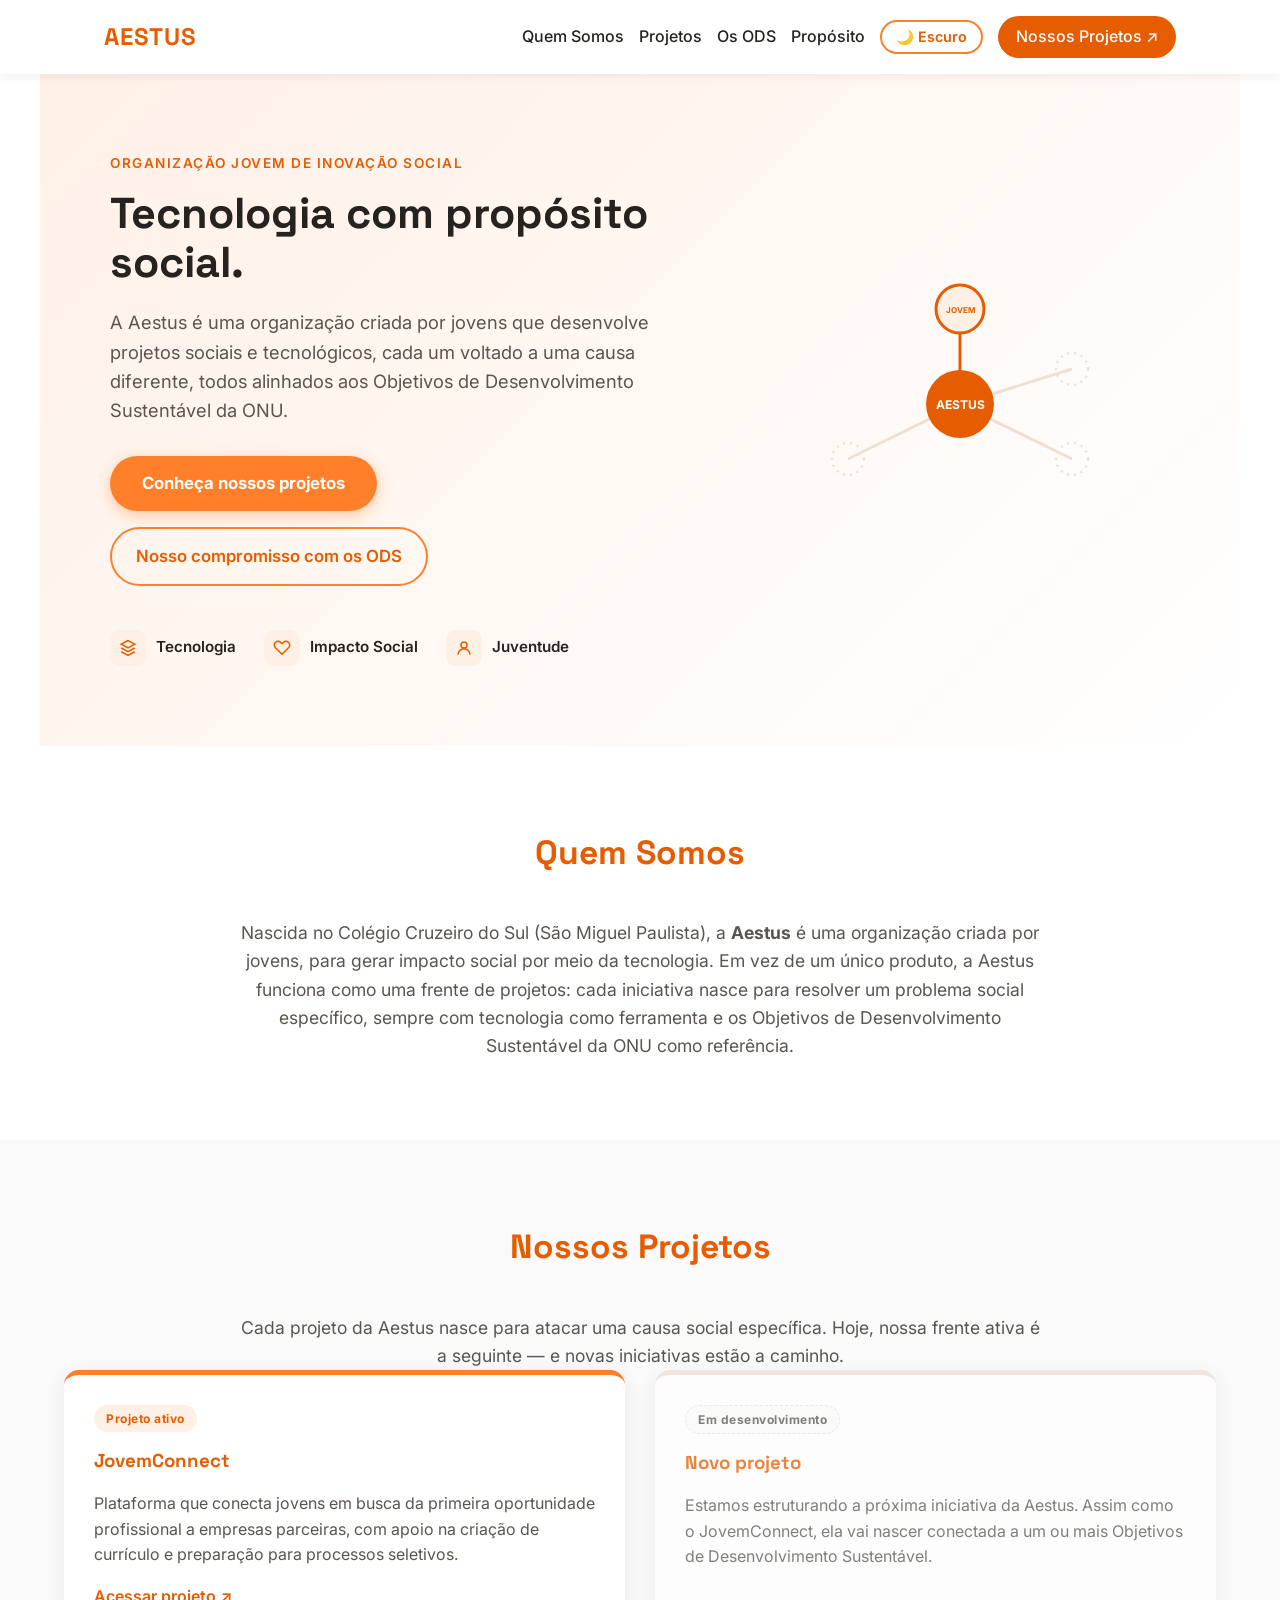
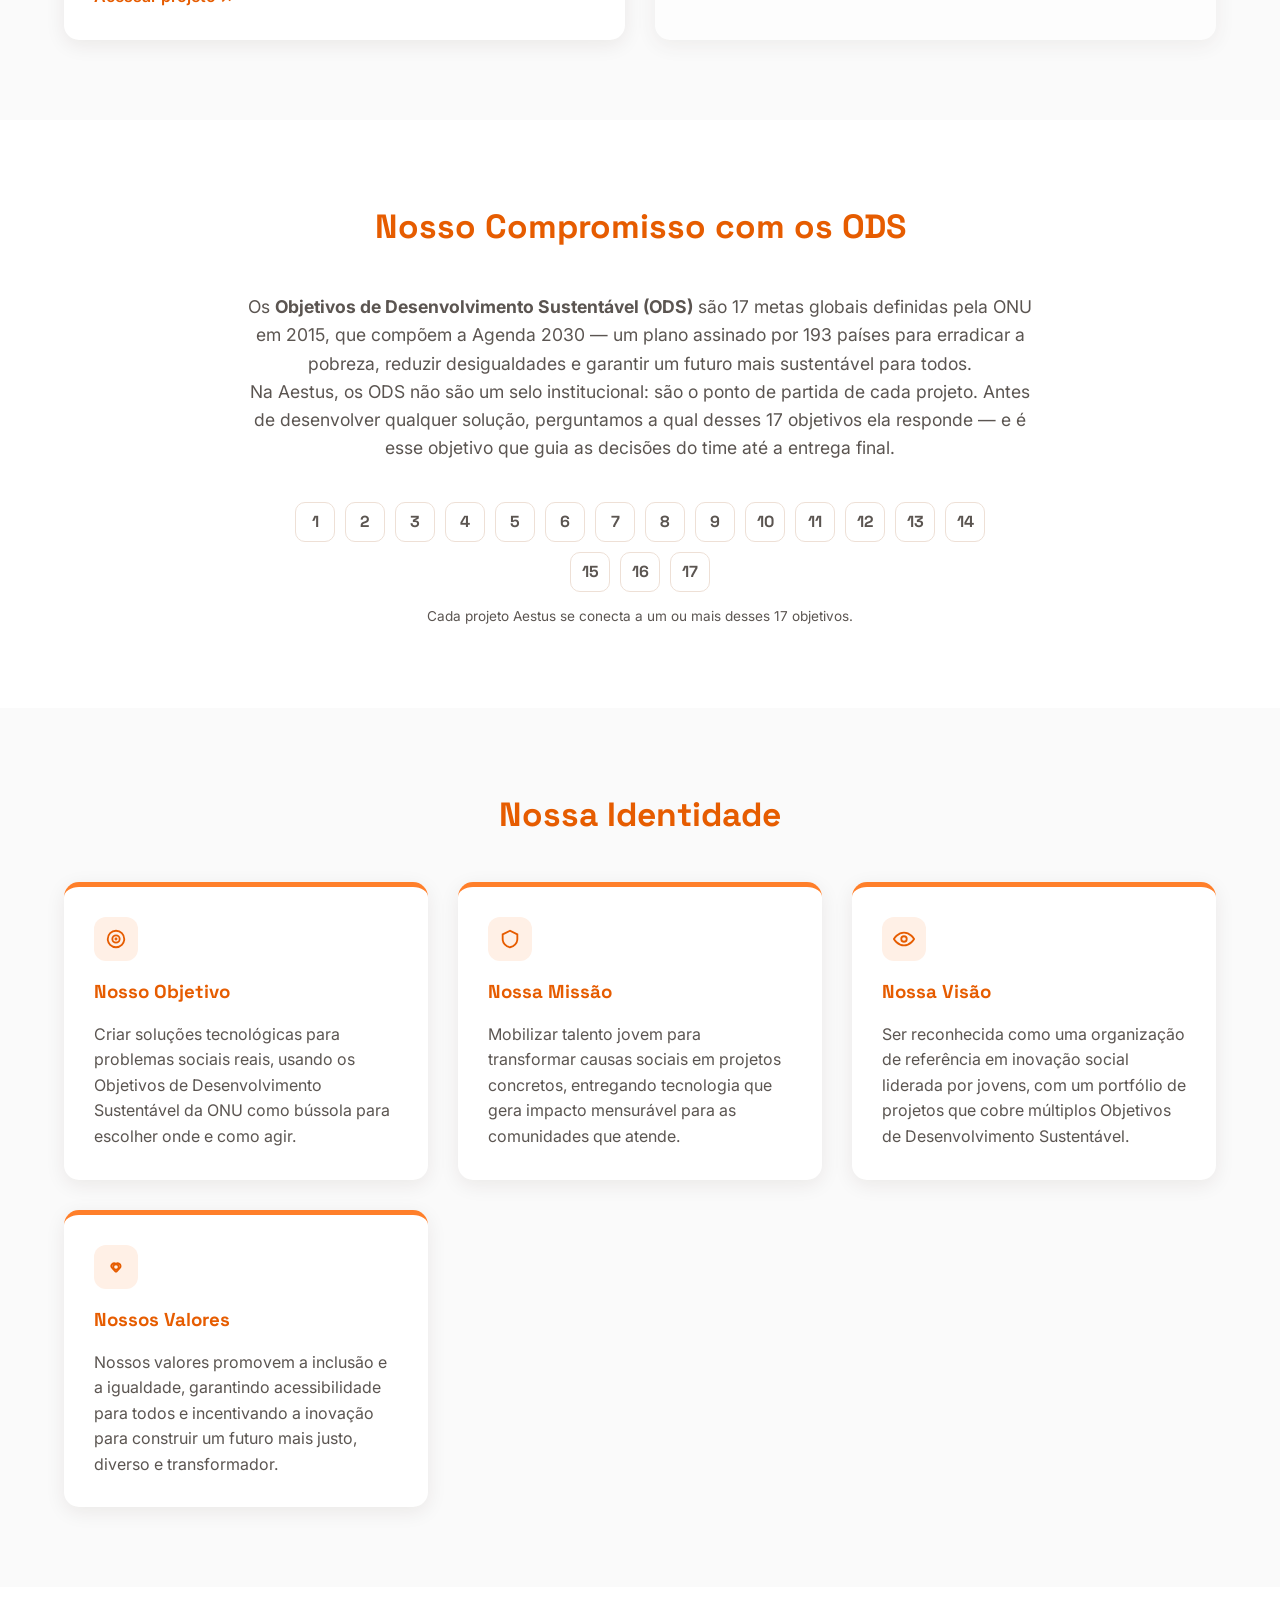
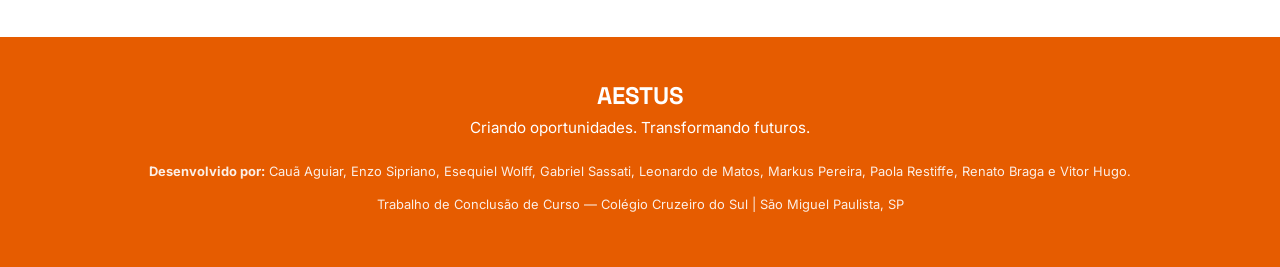
==== Site Aestus/index.html @ c395091b "Add files via upload" ====
<!DOCTYPE html>
<html lang="pt-BR">
<head>
    <meta charset="UTF-8">
    <meta name="viewport" content="width=device-width, initial-scale=1.0">
    <title>Aestus — Tecnologia com propósito social</title>
    <meta name="description" content="A Aestus é uma organização criada por jovens que desenvolve projetos sociais e tecnológicos alinhados aos Objetivos de Desenvolvimento Sustentável da ONU.">
    <meta name="theme-color" content="#e65c00">

    <meta property="og:type" content="website">
    <meta property="og:title" content="Aestus — Tecnologia com propósito social">
    <meta property="og:description" content="Uma organização jovem que cria projetos sociais e tecnológicos alinhados à Agenda 2030 da ONU.">

    <link rel="icon" href="favicon.svg" type="image/svg+xml">
    <link rel="preconnect" href="https://fonts.googleapis.com">
    <link rel="preconnect" href="https://fonts.gstatic.com" crossorigin>
    <link href="https://fonts.googleapis.com/css2?family=Space+Grotesk:wght@500;600;700&family=Inter:wght@400;500;600&display=swap" rel="stylesheet">

    <link rel="stylesheet" href="style.css">
</head>
<body>

    <header>
        <nav>
            <a href="#" class="logo">AESTUS</a>

            <button id="btn-menu" class="btn-menu" aria-label="Abrir menu" aria-expanded="false">
                <span></span><span></span><span></span>
            </button>

            <div class="menu" id="menu">
                <a href="#sobre">Quem Somos</a>
                <a href="#projetos">Projetos</a>
                <a href="#ods">Os ODS</a>
                <a href="#proposito">Propósito</a>

                <button id="btn-tema" class="btn-tema">🌙 Escuro</button>

                <a href="#projetos" class="btn-jovem-connect">Nossos Projetos ↗</a>
            </div>
        </nav>
    </header>

    <div class="hero">
        <div class="hero-texto">
            <span class="eyebrow">Organização jovem de inovação social</span>
            <h1>Tecnologia com propósito social.</h1>
            <p>A Aestus é uma organização criada por jovens que desenvolve projetos sociais e tecnológicos, cada um voltado a uma causa diferente, todos alinhados aos Objetivos de Desenvolvimento Sustentável da ONU.</p>
            <div class="hero-ctas">
                <a href="#projetos" class="btn-principal">Conheça nossos projetos</a>
                <a href="#ods" class="btn-secundario">Nosso compromisso com os ODS</a>
            </div>

            <div class="hero-pilares">
                <div class="pilar">
                    <span class="pilar-icone" aria-hidden="true">
                        <svg viewBox="0 0 24 24" fill="none" stroke="currentColor" stroke-width="2"><path d="M12 2 3 7l9 5 9-5-9-5Z"/><path d="M3 12l9 5 9-5"/><path d="M3 17l9 5 9-5"/></svg>
                    </span>
                    <span>Tecnologia</span>
                </div>
                <div class="pilar">
                    <span class="pilar-icone" aria-hidden="true">
                        <svg viewBox="0 0 24 24" fill="none" stroke="currentColor" stroke-width="2"><path d="M20.8 4.6a5 5 0 0 0-7.1 0L12 6.3l-1.7-1.7a5 5 0 1 0-7.1 7.1L12 20.3l8.8-8.6a5 5 0 0 0 0-7.1Z"/></svg>
                    </span>
                    <span>Impacto Social</span>
                </div>
                <div class="pilar">
                    <span class="pilar-icone" aria-hidden="true">
                        <svg viewBox="0 0 24 24" fill="none" stroke="currentColor" stroke-width="2"><circle cx="12" cy="8" r="4"/><path d="M4 21c0-4.4 3.6-8 8-8s8 3.6 8 8"/></svg>
                    </span>
                    <span>Juventude</span>
                </div>
            </div>
        </div>

        <div class="hero-ilustracao" aria-hidden="true">
            <svg viewBox="0 0 420 300" xmlns="http://www.w3.org/2000/svg">
                <line x1="210" y1="150" x2="210" y2="55" stroke="var(--laranja-forte)" stroke-width="3" class="rede-linha rede-linha-1"/>
                <line x1="210" y1="150" x2="322" y2="115" stroke="var(--borda)" stroke-width="3" stroke-dasharray="3 9" class="rede-linha rede-linha-2"/>
                <line x1="210" y1="150" x2="322" y2="205" stroke="var(--borda)" stroke-width="3" stroke-dasharray="3 9" class="rede-linha rede-linha-3"/>
                <line x1="210" y1="150" x2="98" y2="205" stroke="var(--borda)" stroke-width="3" stroke-dasharray="3 9" class="rede-linha rede-linha-4"/>

                <circle cx="210" cy="150" r="34" fill="var(--laranja-forte)" class="rede-central"/>
                <text x="210" y="155" text-anchor="middle" font-family="Space Grotesk, sans-serif" font-size="12" font-weight="700" fill="#fff">AESTUS</text>

                <circle cx="210" cy="55" r="24" fill="var(--laranja-claro)" stroke="var(--laranja-forte)" stroke-width="3" class="rede-no"/>
                <text x="210" y="59" text-anchor="middle" font-family="Space Grotesk, sans-serif" font-size="8" font-weight="700" fill="var(--laranja-forte)">JOVEM</text>

                <circle cx="322" cy="115" r="16" fill="none" stroke="var(--borda)" stroke-width="2.5" stroke-dasharray="2 5" class="rede-no"/>
                <circle cx="322" cy="205" r="16" fill="none" stroke="var(--borda)" stroke-width="2.5" stroke-dasharray="2 5" class="rede-no"/>
                <circle cx="98" cy="205" r="16" fill="none" stroke="var(--borda)" stroke-width="2.5" stroke-dasharray="2 5" class="rede-no"/>
            </svg>
        </div>
    </div>

    <section id="sobre" class="reveal">
        <h2 class="section-title">Quem Somos</h2>
        <p class="texto-centralizado">
            Nascida no Colégio Cruzeiro do Sul (São Miguel Paulista), a <strong>Aestus</strong> é uma organização criada por jovens, para gerar impacto social por meio da tecnologia. Em vez de um único produto, a Aestus funciona como uma frente de projetos: cada iniciativa nasce para resolver um problema social específico, sempre com tecnologia como ferramenta e os Objetivos de Desenvolvimento Sustentável da ONU como referência.
        </p>
    </section>

    <section id="projetos" class="secao-destaque reveal">
        <h2 class="section-title">Nossos Projetos</h2>
        <p class="texto-centralizado">
            Cada projeto da Aestus nasce para atacar uma causa social específica. Hoje, nossa frente ativa é a seguinte — e novas iniciativas estão a caminho.
        </p>
        <div class="grid-cards">
            <div class="card card-projeto">
                <span class="projeto-status ativo">Projeto ativo</span>
                <h3>JovemConnect</h3>
                <p>Plataforma que conecta jovens em busca da primeira oportunidade profissional a empresas parceiras, com apoio na criação de currículo e preparação para processos seletivos.</p>
                <a href="https://localhost/" target="_blank" class="link-projeto">Acessar projeto ↗</a>
            </div>
            <div class="card card-projeto card-projeto-futuro">
                <span class="projeto-status futuro">Em desenvolvimento</span>
                <h3>Novo projeto</h3>
                <p>Estamos estruturando a próxima iniciativa da Aestus. Assim como o JovemConnect, ela vai nascer conectada a um ou mais Objetivos de Desenvolvimento Sustentável.</p>
            </div>
        </div>
    </section>

    <section id="ods" class="reveal">
        <h2 class="section-title">Nosso Compromisso com os ODS</h2>
        <p class="texto-centralizado">
            Os <strong>Objetivos de Desenvolvimento Sustentável (ODS)</strong> são 17 metas globais definidas pela ONU em 2015, que compõem a Agenda 2030 — um plano assinado por 193 países para erradicar a pobreza, reduzir desigualdades e garantir um futuro mais sustentável para todos.
        </p>
        <p class="texto-centralizado">
            Na Aestus, os ODS não são um selo institucional: são o ponto de partida de cada projeto. Antes de desenvolver qualquer solução, perguntamos a qual desses 17 objetivos ela responde — e é esse objetivo que guia as decisões do time até a entrega final.
        </p>

        <div class="ods-mapa" role="list" aria-label="Os 17 Objetivos de Desenvolvimento Sustentável da ONU">
            <span class="ods-item" role="listitem">1</span>
            <span class="ods-item" role="listitem">2</span>
            <span class="ods-item" role="listitem">3</span>
            <span class="ods-item" role="listitem">4</span>
            <span class="ods-item" role="listitem">5</span>
            <span class="ods-item" role="listitem">6</span>
            <span class="ods-item" role="listitem">7</span>
            <span class="ods-item" role="listitem">8</span>
            <span class="ods-item" role="listitem">9</span>
            <span class="ods-item" role="listitem">10</span>
            <span class="ods-item" role="listitem">11</span>
            <span class="ods-item" role="listitem">12</span>
            <span class="ods-item" role="listitem">13</span>
            <span class="ods-item" role="listitem">14</span>
            <span class="ods-item" role="listitem">15</span>
            <span class="ods-item" role="listitem">16</span>
            <span class="ods-item" role="listitem">17</span>
        </div>
        <p class="ods-mapa-legenda">Cada projeto Aestus se conecta a um ou mais desses 17 objetivos.</p>
    </section>

    <section id="proposito" class="secao-destaque reveal">
        <h2 class="section-title">Nossa Identidade</h2>
        <div class="grid-cards">
            <div class="card">
                <div class="card-icone" aria-hidden="true">
                    <svg viewBox="0 0 24 24" fill="none" stroke="currentColor" stroke-width="2"><circle cx="12" cy="12" r="9"/><circle cx="12" cy="12" r="4"/><circle cx="12" cy="12" r="0.6" fill="currentColor"/></svg>
                </div>
                <h3>Nosso Objetivo</h3>
                <p>Criar soluções tecnológicas para problemas sociais reais, usando os Objetivos de Desenvolvimento Sustentável da ONU como bússola para escolher onde e como agir.</p>
            </div>
            <div class="card">
                <div class="card-icone" aria-hidden="true">
                    <svg viewBox="0 0 24 24" fill="none" stroke="currentColor" stroke-width="2"><path d="M12 3 4 7v5c0 4.5 3.4 8.2 8 9 4.6-.8 8-4.5 8-9V7l-8-4Z"/></svg>
                </div>
                <h3>Nossa Missão</h3>
                <p>Mobilizar talento jovem para transformar causas sociais em projetos concretos, entregando tecnologia que gera impacto mensurável para as comunidades que atende.</p>
            </div>
            <div class="card">
                <div class="card-icone" aria-hidden="true">
                    <svg viewBox="0 0 24 24" fill="none" stroke="currentColor" stroke-width="2"><path d="M1 12s4-7 11-7 11 7 11 7-4 7-11 7-11-7-11-7Z"/><circle cx="12" cy="12" r="3"/></svg>
                </div>
                <h3>Nossa Visão</h3>
                <p>Ser reconhecida como uma organização de referência em inovação social liderada por jovens, com um portfólio de projetos que cobre múltiplos Objetivos de Desenvolvimento Sustentável.</p>
            </div>
            <div class="card">
                <div class="card-icone" aria-hidden="true">
                    <svg viewBox="0 0 24 24" fill="none" stroke="currentColor" stroke-width="2"><path d="M7.828 13.07A3 3 0 0 1 12 8.764a3 3 0 0 1 5.004 2.224 3 3 0 0 1-.832 2.083l-3.447 3.62a1 1 0 0 1-1.45-.001z"/><circle cx="12" cy="12" r="3"/></svg>
                </div>
                <h3>Nossos Valores</h3>
                <p>Nossos valores promovem a inclusão e a igualdade, garantindo acessibilidade para todos e incentivando a inovação para construir um futuro mais justo, diverso e transformador.</p>
            </div>
        </div>
    </section>

    <footer>
        <h2>AESTUS</h2>
        <p>Criando oportunidades. Transformando futuros.</p>
        <div class="creditos">
            <p><strong>Desenvolvido por:</strong> Cauã Aguiar, Enzo Sipriano, Esequiel Wolff, Gabriel Sassati, Leonardo de Matos, Markus Pereira, Paola Restiffe, Renato Braga e Vitor Hugo.</p>
            <p>Trabalho de Conclusão de Curso — Colégio Cruzeiro do Sul | São Miguel Paulista, SP</p>
        </div>
    </footer>

    <script src="darkmode.js"></script>
    <script src="script.js"></script>
</body>
</html>
---- Site Aestus/style.css ----
/* --- RESET E ESTILOS BASE --- */
* {
    margin: 0;
    padding: 0;
    box-sizing: border-box;
    font-family: 'Inter', 'Segoe UI', Tahoma, Geneva, Verdana, sans-serif;
    scroll-behavior: smooth;
}

h1, h2, h3, .logo {
    font-family: 'Space Grotesk', 'Segoe UI', sans-serif;
}

:root {
    --laranja-forte: #e65c00;
    --laranja-medio: #ff7f2a;
    --laranja-claro: #fff0e6;
    --bg-principal: #ffffff;
    --bg-secundario: #fafafa;
    --card-bg: #ffffff;
    --texto-principal: #262220;
    --texto-suave: #5b5551;
    --borda: #eee0d6;
    --sombra: rgba(50, 30, 10, 0.08);
}

body {
    background-color: var(--bg-principal);
    color: var(--texto-principal);
    line-height: 1.6;
    transition: background-color 0.3s ease, color 0.3s ease;
    overflow-x: hidden;
}

a:focus-visible, button:focus-visible {
    outline: 2px solid var(--laranja-forte);
    outline-offset: 3px;
}

/* --- HEADER E NAVEGAÇÃO --- */
header {
    background-color: var(--bg-principal);
    box-shadow: 0 2px 10px var(--sombra);
    position: fixed;
    width: 100%;
    top: 0;
    z-index: 1000;
    transition: background-color 0.3s ease;
}

nav {
    display: flex;
    justify-content: space-between;
    align-items: center;
    padding: 16px 5%;
    max-width: 1200px;
    margin: 0 auto;
    position: relative;
}

.logo {
    font-size: 24px;
    font-weight: 700;
    color: var(--laranja-forte);
    text-decoration: none;
    letter-spacing: 1px;
}

.menu {
    display: flex;
    align-items: center;
    gap: 15px;
}

.menu a {
    text-decoration: none;
    color: var(--texto-principal);
    font-weight: 500;
    transition: color 0.3s ease;
}

.menu a:hover {
    color: var(--laranja-medio);
}

/* --- BOTÃO HAMBÚRGUER (MOBILE) --- */
.btn-menu {
    display: none;
    background: transparent;
    border: none;
    cursor: pointer;
    padding: 6px;
    flex-direction: column;
    gap: 5px;
}

.btn-menu span {
    display: block;
    width: 24px;
    height: 2px;
    background-color: var(--texto-principal);
    transition: transform 0.3s ease, opacity 0.3s ease;
}

/* --- BOTÃO DE MUDAR TEMA --- */
.btn-tema {
    background: transparent;
    border: 2px solid var(--laranja-medio);
    color: var(--laranja-forte);
    padding: 6px 14px;
    border-radius: 20px;
    cursor: pointer;
    font-weight: 600;
    font-size: 0.9em;
    transition: all 0.3s ease;
}

.btn-tema:hover {
    background: var(--laranja-medio);
    color: #ffffff;
}

/* --- BOTÃO JOVEM CONNECT --- */
.btn-jovem-connect {
    background-color: var(--laranja-forte);
    color: #ffffff !important;
    padding: 8px 18px;
    border-radius: 25px;
    font-weight: bold;
    transition: background-color 0.3s ease;
}

.btn-jovem-connect:hover {
    background-color: var(--laranja-medio);
}

/* --- SEÇÃO HERO --- */
.hero {
    background: linear-gradient(135deg, var(--laranja-claro) 0%, var(--bg-principal) 100%);
    padding: 150px 5% 80px;
    display: flex;
    align-items: center;
    justify-content: center;
    gap: 40px;
    max-width: 1200px;
    margin: 0 auto;
    flex-wrap: wrap;
}

.hero-texto {
    flex: 1 1 420px;
    max-width: 600px;
}

.eyebrow {
    display: inline-block;
    color: var(--laranja-forte);
    font-weight: 600;
    font-size: 0.85em;
    letter-spacing: 1.5px;
    text-transform: uppercase;
    margin-bottom: 14px;
}

.hero h1 {
    font-size: 2.7em;
    font-weight: 700;
    color: var(--texto-principal);
    line-height: 1.15;
    margin-bottom: 20px;
}

.hero p {
    font-size: 1.15em;
    color: var(--texto-suave);
    max-width: 560px;
    margin-bottom: 30px;
}

.hero-ctas {
    display: flex;
    gap: 16px;
    flex-wrap: wrap;
    margin-bottom: 44px;
}

.btn-principal {
    display: inline-block;
    background-color: var(--laranja-medio);
    color: #ffffff;
    padding: 14px 32px;
    border-radius: 30px;
    text-decoration: none;
    font-size: 1.05em;
    font-weight: bold;
    box-shadow: 0 4px 15px rgba(255, 127, 42, 0.4);
    transition: transform 0.3s ease;
}

.btn-principal:hover {
    transform: translateY(-3px);
}

.btn-secundario {
    display: inline-flex;
    align-items: center;
    padding: 14px 24px;
    border-radius: 30px;
    text-decoration: none;
    font-size: 1.05em;
    font-weight: 600;
    color: var(--laranja-forte);
    border: 2px solid var(--laranja-medio);
    transition: background-color 0.3s ease;
}

.btn-secundario:hover {
    background-color: var(--laranja-claro);
}

.hero-pilares {
    display: flex;
    gap: 28px;
    flex-wrap: wrap;
}

.pilar {
    display: flex;
    align-items: center;
    gap: 10px;
    font-weight: 600;
    color: var(--texto-principal);
    font-size: 0.95em;
}

.pilar-icone {
    width: 36px;
    height: 36px;
    border-radius: 10px;
    background-color: var(--laranja-claro);
    color: var(--laranja-forte);
    display: flex;
    align-items: center;
    justify-content: center;
    flex-shrink: 0;
}

.pilar-icone svg {
    width: 18px;
    height: 18px;
}

.hero-ilustracao {
    flex: 1 1 320px;
    max-width: 420px;
}

.hero-ilustracao svg {
    width: 100%;
    height: auto;
}

/* --- ILUSTRAÇÃO DE REDE (HERO) --- */
.rede-linha {
    stroke-dasharray: 200;
    stroke-dashoffset: 200;
    animation: desenhar-ponte 0.8s ease forwards;
}

.rede-linha-1 { animation-delay: 0.2s; }
.rede-linha-2 { animation-delay: 0.4s; }
.rede-linha-3 { animation-delay: 0.6s; }
.rede-linha-4 { animation-delay: 0.8s; }

.rede-central, .rede-no {
    opacity: 0;
    animation: aparecer 0.5s ease forwards;
}

.rede-central { animation-delay: 0.05s; }
.hero-ilustracao text { opacity: 0; animation: aparecer 0.5s ease forwards 0.3s; }

@keyframes desenhar-ponte {
    to { stroke-dashoffset: 0; }
}

@keyframes aparecer {
    to { opacity: 1; }
}

/* --- SEÇÕES E CARDS --- */
section {
    padding: 80px 5%;
    max-width: 1200px;
    margin: 0 auto;
}

.secao-destaque {
    background-color: var(--bg-secundario);
    max-width: 100%;
}

.section-title {
    text-align: center;
    color: var(--laranja-forte);
    font-size: 2.1em;
    margin-bottom: 40px;
}

.texto-centralizado {
    text-align: center;
    max-width: 800px;
    margin: 0 auto;
    font-size: 1.1em;
    color: var(--texto-suave);
}

.grid-cards {
    display: grid;
    grid-template-columns: repeat(auto-fit, minmax(280px, 1fr));
    gap: 30px;
    max-width: 1200px;
    margin: 0 auto;
}

.card {
    background-color: var(--card-bg);
    padding: 30px;
    border-radius: 15px;
    box-shadow: 0 5px 20px var(--sombra);
    border-top: 5px solid var(--laranja-medio);
    transition: transform 0.3s ease, background-color 0.3s ease;
}

.card:hover {
    transform: translateY(-5px);
}

.card-icone {
    width: 44px;
    height: 44px;
    border-radius: 12px;
    background-color: var(--laranja-claro);
    color: var(--laranja-forte);
    display: flex;
    align-items: center;
    justify-content: center;
    margin-bottom: 16px;
}

.card-icone svg {
    width: 22px;
    height: 22px;
}

.card h3 {
    color: var(--laranja-forte);
    margin-bottom: 15px;
}

.card p {
    color: var(--texto-suave);
}

/* --- CARDS DE PROJETO --- */
.card-projeto {
    display: flex;
    flex-direction: column;
    align-items: flex-start;
}

.card-projeto-futuro {
    border-top-color: var(--borda);
    opacity: 0.75;
}

.projeto-status {
    display: inline-block;
    font-size: 0.75em;
    font-weight: 700;
    padding: 4px 12px;
    border-radius: 20px;
    margin-bottom: 14px;
    letter-spacing: 0.5px;
}

.projeto-status.ativo {
    background-color: var(--laranja-claro);
    color: var(--laranja-forte);
}

.projeto-status.futuro {
    background-color: var(--bg-secundario);
    color: var(--texto-suave);
    border: 1px dashed var(--borda);
}

.link-projeto {
    margin-top: auto;
    padding-top: 16px;
    color: var(--laranja-forte);
    font-weight: 600;
    text-decoration: none;
}

.link-projeto:hover {
    text-decoration: underline;
}

/* --- CARDS ODS --- */
.card-ods {
    border-top-color: var(--cor-ods, var(--laranja-medio));
    position: relative;
}

.ods-selo {
    display: inline-block;
    background-color: var(--cor-ods, var(--laranja-forte));
    color: #fff;
    font-size: 0.75em;
    font-weight: 700;
    padding: 4px 12px;
    border-radius: 20px;
    margin-bottom: 14px;
    letter-spacing: 0.5px;
}

/* --- MAPA DOS 17 ODS --- */
.ods-mapa {
    display: flex;
    flex-wrap: wrap;
    justify-content: center;
    gap: 10px;
    max-width: 720px;
    margin: 40px auto 14px;
}

.ods-item {
    width: 40px;
    height: 40px;
    border-radius: 10px;
    display: flex;
    align-items: center;
    justify-content: center;
    font-weight: 700;
    font-family: 'Space Grotesk', sans-serif;
    background-color: var(--card-bg);
    color: var(--texto-suave);
    border: 1px solid var(--borda);
}

.ods-item.destaque {
    background-color: var(--laranja-forte);
    color: #fff;
    border-color: var(--laranja-forte);
    transform: scale(1.12);
}

.ods-mapa-legenda {
    text-align: center;
    font-size: 0.85em;
    color: var(--texto-suave);
}

.ods-contribuicao {
    margin-top: 14px;
    padding-top: 14px;
    border-top: 1px dashed var(--borda);
    font-size: 0.95em;
}

/* --- RODAPÉ --- */
footer {
    background-color: var(--laranja-forte);
    color: #ffffff;
    text-align: center;
    padding: 40px 5%;
    margin-top: 50px;
}

footer p {
    margin-bottom: 10px;
    font-size: 0.95em;
}

.creditos {
    font-size: 0.85em;
    opacity: 0.9;
    margin-top: 20px;
    line-height: 1.8;
}

/* --- ANIMAÇÃO DE ENTRADA AO ROLAR --- */
.reveal {
    opacity: 0;
    transform: translateY(24px);
    transition: opacity 0.6s ease, transform 0.6s ease;
}

.reveal.em-vista {
    opacity: 1;
    transform: translateY(0);
}

@media (prefers-reduced-motion: reduce) {
    .reveal, .rede-linha, .rede-central, .rede-no, .hero-ilustracao text {
        animation: none !important;
        transition: none !important;
        opacity: 1 !important;
        transform: none !important;
        stroke-dashoffset: 0 !important;
    }
}

/* --- REGRAS DO MODO ESCURO (DARK MODE) --- */
body.dark-mode {
    --bg-principal: #121212;
    --bg-secundario: #1a1a1a;
    --card-bg: #1e1e1e;
    --texto-principal: #e0e0e0;
    --texto-suave: #b0b0b0;
    --borda: #2c2c2c;
    --sombra: rgba(0, 0, 0, 0.4);
}

body.dark-mode .hero {
    background: linear-gradient(135deg, #2b1305 0%, #121212 100%);
}

body.dark-mode .btn-tema {
    border-color: var(--laranja-forte);
    color: var(--laranja-medio);
}

/* --- RESPONSIVIDADE PARA CELULARES --- */
@media (max-width: 860px) {
    .btn-menu {
        display: flex;
    }

    .menu {
        position: absolute;
        top: 100%;
        left: 0;
        right: 0;
        background-color: var(--bg-principal);
        flex-direction: column;
        align-items: stretch;
        gap: 0;
        max-height: 0;
        overflow: hidden;
        box-shadow: 0 10px 15px var(--sombra);
        transition: max-height 0.35s ease;
    }

    .menu.aberto {
        max-height: 400px;
    }

    .menu a, .menu button {
        margin: 10px 5%;
    }

    .menu a {
        padding: 10px 0;
        border-bottom: 1px solid var(--borda);
    }

    .btn-menu.ativo span:nth-child(1) {
        transform: translateY(7px) rotate(45deg);
    }

    .btn-menu.ativo span:nth-child(2) {
        opacity: 0;
    }

    .btn-menu.ativo span:nth-child(3) {
        transform: translateY(-7px) rotate(-45deg);
    }

    .hero {
        text-align: center;
        justify-content: center;
        padding-top: 130px;
    }

    .hero-texto {
        max-width: 100%;
    }

    .hero p {
        margin-left: auto;
        margin-right: auto;
    }

    .hero-ctas, .hero-stats {
        justify-content: center;
    }

    .hero h1 {
        font-size: 2.1em;
    }

    .hero-ilustracao {
        order: -1;
        max-width: 280px;
    }
}
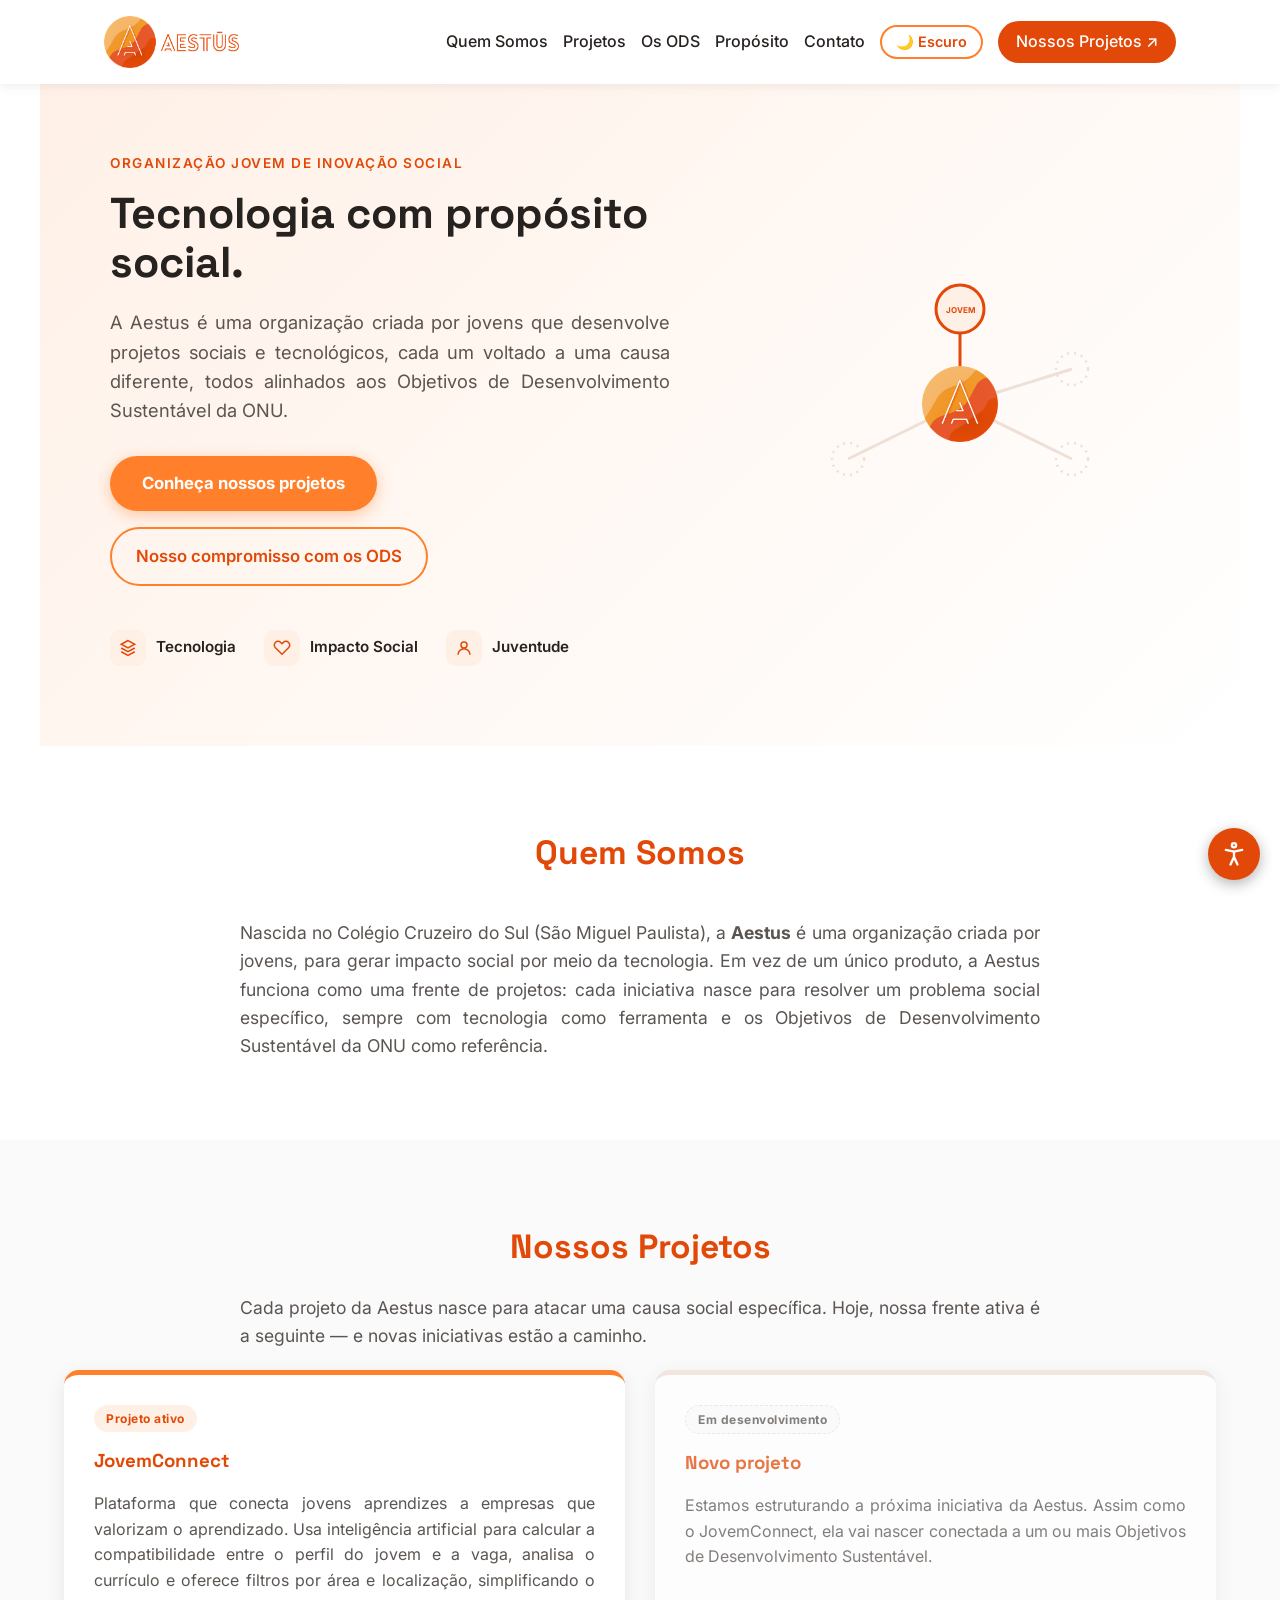
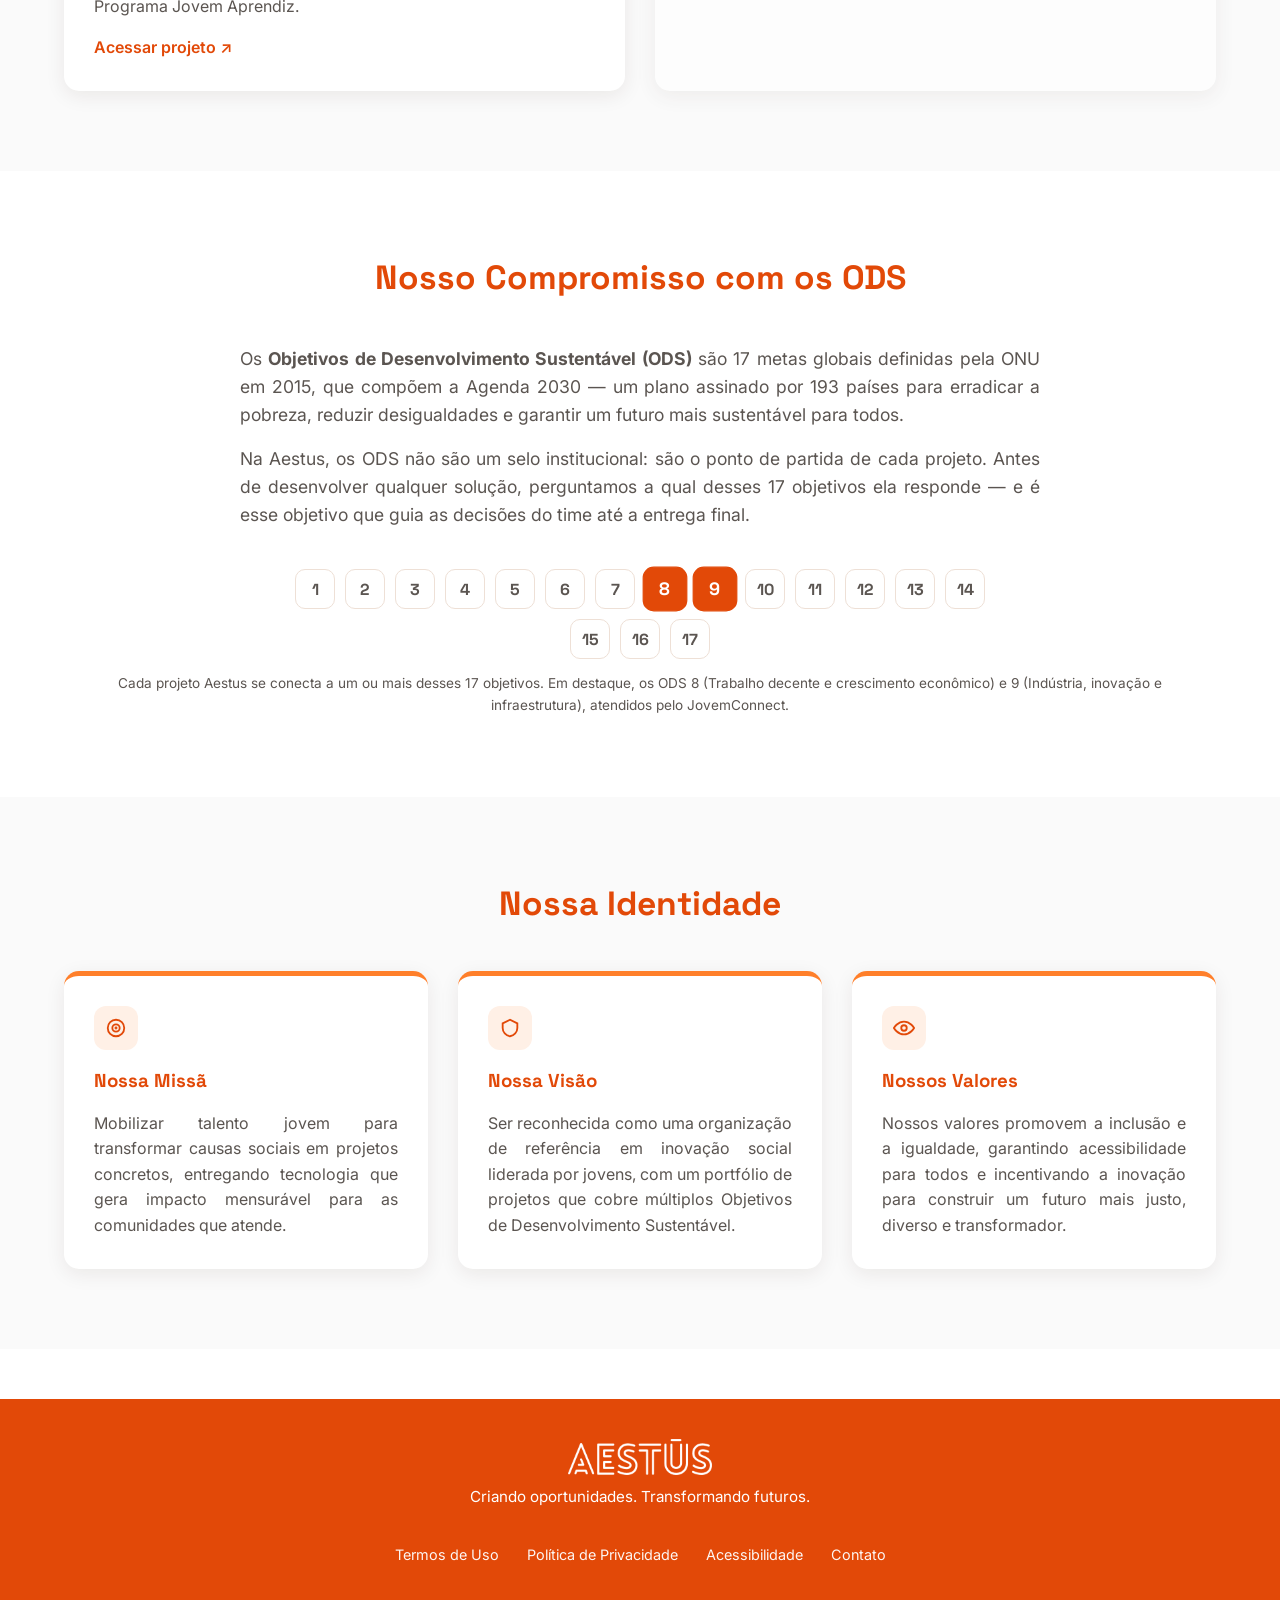
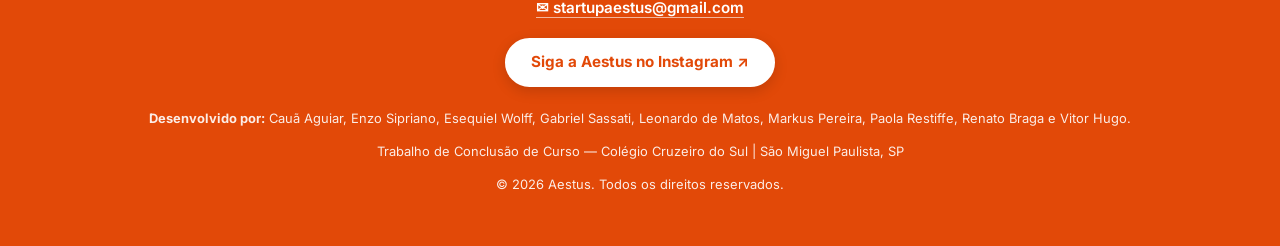
==== commit 0eb10e40: "Add files via upload" ====
--- a/Site Aestus/index.html
+++ b/Site Aestus/index.html
@@ -5,35 +5,65 @@
     <meta name="viewport" content="width=device-width, initial-scale=1.0">
     <title>Aestus — Tecnologia com propósito social</title>
     <meta name="description" content="A Aestus é uma organização criada por jovens que desenvolve projetos sociais e tecnológicos alinhados aos Objetivos de Desenvolvimento Sustentável da ONU.">
-    <meta name="theme-color" content="#e65c00">
-
+    <!-- Cor da barra do navegador no celular (laranja da marca). -->
+    <meta name="theme-color" content="#e24908">
+
+    <!-- Open Graph: título e descrição que aparecem quando o link do site é
+         compartilhado no WhatsApp, Instagram, LinkedIn etc. -->
     <meta property="og:type" content="website">
     <meta property="og:title" content="Aestus — Tecnologia com propósito social">
     <meta property="og:description" content="Uma organização jovem que cria projetos sociais e tecnológicos alinhados à Agenda 2030 da ONU.">
-
-    <link rel="icon" href="favicon.svg" type="image/svg+xml">
+    <!-- Imagem que aparece junto do link compartilhado. Quando o site estiver publicado,
+         troque pelo endereço completo (ex.: https://seusite.com.br/img/og-image.png):
+         WhatsApp, LinkedIn e Facebook só leem a imagem com o endereço completo. -->
+    <meta property="og:image" content="img/og-image.png">
+    <meta property="og:image:width" content="1200">
+    <meta property="og:image:height" content="630">
+    <meta property="og:image:alt" content="Logo da Aestus com a frase Tecnologia com propósito social">
+
+    <!-- Ícone da aba do navegador (favicon) e do atalho na tela inicial do celular.
+         Os dois usam o símbolo da logo. -->
+    <link rel="icon" href="favicon.ico" sizes="16x16 32x32 48x48">
+    <link rel="apple-touch-icon" href="img/apple-touch-icon.png">
+    <!-- Fontes do Google: o preconnect abre a conexão antecipadamente para o
+         texto não demorar a aparecer com a fonte certa. -->
     <link rel="preconnect" href="https://fonts.googleapis.com">
     <link rel="preconnect" href="https://fonts.gstatic.com" crossorigin>
     <link href="https://fonts.googleapis.com/css2?family=Space+Grotesk:wght@500;600;700&family=Inter:wght@400;500;600&display=swap" rel="stylesheet">
 
+    <!-- Todo o visual do site está no style.css. -->
     <link rel="stylesheet" href="style.css">
+    <!-- Estes dois scripts ficam no <head> de propósito: aplicam o tema escuro e as
+         preferências de acessibilidade antes da página aparecer, evitando o "piscar". -->
+    <script src="darkmode.js"></script>
+    <script src="acessibilidade.js"></script>
 </head>
 <body>
 
+    <!-- ============ CABEÇALHO: logo + menu (fixo no topo) ============ -->
     <header>
         <nav>
-            <a href="#" class="logo">AESTUS</a>
-
+            <!-- Logo: a versão com o nome laranja aparece no tema claro e a com o nome
+                 branco no tema escuro e no alto contraste (o CSS troca uma pela outra). -->
+            <a href="#" class="logo">
+                <img class="logo-claro" src="img/logo-aestus.png" alt="Aestus" width="437" height="168">
+                <img class="logo-escuro" src="img/logo-aestus-escuro.png" alt="Aestus" width="437" height="168">
+            </a>
+
+            <!-- Botão hambúrguer: só aparece no celular. O script.js abre/fecha o menu. -->
             <button id="btn-menu" class="btn-menu" aria-label="Abrir menu" aria-expanded="false">
                 <span></span><span></span><span></span>
             </button>
 
             <div class="menu" id="menu">
+                <!-- Links com "#" rolam até a seção com o id correspondente. -->
                 <a href="#sobre">Quem Somos</a>
                 <a href="#projetos">Projetos</a>
                 <a href="#ods">Os ODS</a>
                 <a href="#proposito">Propósito</a>
-
+                <a href="#contato">Contato</a>
+
+                <!-- Alterna claro/escuro. O texto do botão é trocado pelo script.js. -->
                 <button id="btn-tema" class="btn-tema">🌙 Escuro</button>
 
                 <a href="#projetos" class="btn-jovem-connect">Nossos Projetos ↗</a>
@@ -41,6 +71,8 @@
         </nav>
     </header>
 
+    <!-- ============ HERO: a primeira coisa que a pessoa vê ============
+         Texto + botões à esquerda, ilustração à direita. -->
     <div class="hero">
         <div class="hero-texto">
             <span class="eyebrow">Organização jovem de inovação social</span>
@@ -51,6 +83,8 @@
                 <a href="#ods" class="btn-secundario">Nosso compromisso com os ODS</a>
             </div>
 
+            <!-- Os 3 pilares da Aestus, com ícones SVG desenhados direto no código
+                 (não precisam de imagem externa e acompanham a cor do texto). -->
             <div class="hero-pilares">
                 <div class="pilar">
                     <span class="pilar-icone" aria-hidden="true">
@@ -73,6 +107,9 @@
             </div>
         </div>
 
+        <!-- Ilustração da "rede": a Aestus no centro conectada aos projetos.
+             aria-hidden esconde do leitor de tela, pois é só decorativa. As linhas
+             são animadas pelo CSS (classes rede-*). -->
         <div class="hero-ilustracao" aria-hidden="true">
             <svg viewBox="0 0 420 300" xmlns="http://www.w3.org/2000/svg">
                 <line x1="210" y1="150" x2="210" y2="55" stroke="var(--laranja-forte)" stroke-width="3" class="rede-linha rede-linha-1"/>
@@ -80,8 +117,8 @@
                 <line x1="210" y1="150" x2="322" y2="205" stroke="var(--borda)" stroke-width="3" stroke-dasharray="3 9" class="rede-linha rede-linha-3"/>
                 <line x1="210" y1="150" x2="98" y2="205" stroke="var(--borda)" stroke-width="3" stroke-dasharray="3 9" class="rede-linha rede-linha-4"/>
 
-                <circle cx="210" cy="150" r="34" fill="var(--laranja-forte)" class="rede-central"/>
-                <text x="210" y="155" text-anchor="middle" font-family="Space Grotesk, sans-serif" font-size="12" font-weight="700" fill="#fff">AESTUS</text>
+                <!-- No centro da rede, o símbolo da logo da Aestus. -->
+                <image href="img/logo-aestus-simbolo.png" x="172" y="112" width="76" height="76" class="rede-central"/>
 
                 <circle cx="210" cy="55" r="24" fill="var(--laranja-claro)" stroke="var(--laranja-forte)" stroke-width="3" class="rede-no"/>
                 <text x="210" y="59" text-anchor="middle" font-family="Space Grotesk, sans-serif" font-size="8" font-weight="700" fill="var(--laranja-forte)">JOVEM</text>
@@ -93,13 +130,16 @@
         </div>
     </div>
 
+    <!-- ============ QUEM SOMOS ============
+         A classe "reveal" faz a seção aparecer suavemente ao rolar. -->
     <section id="sobre" class="reveal">
         <h2 class="section-title">Quem Somos</h2>
         <p class="texto-centralizado">
             Nascida no Colégio Cruzeiro do Sul (São Miguel Paulista), a <strong>Aestus</strong> é uma organização criada por jovens, para gerar impacto social por meio da tecnologia. Em vez de um único produto, a Aestus funciona como uma frente de projetos: cada iniciativa nasce para resolver um problema social específico, sempre com tecnologia como ferramenta e os Objetivos de Desenvolvimento Sustentável da ONU como referência.
         </p>
     </section>
-
+    <!-- ============ PROJETOS ============
+         Cada projeto é um card. Para adicionar um novo, copie um card e troque o texto. -->
     <section id="projetos" class="secao-destaque reveal">
         <h2 class="section-title">Nossos Projetos</h2>
         <p class="texto-centralizado">
@@ -109,9 +149,10 @@
             <div class="card card-projeto">
                 <span class="projeto-status ativo">Projeto ativo</span>
                 <h3>JovemConnect</h3>
-                <p>Plataforma que conecta jovens em busca da primeira oportunidade profissional a empresas parceiras, com apoio na criação de currículo e preparação para processos seletivos.</p>
-                <a href="https://localhost/" target="_blank" class="link-projeto">Acessar projeto ↗</a>
-            </div>
+                <p>Plataforma que conecta jovens aprendizes a empresas que valorizam o aprendizado. Usa inteligência artificial para calcular a compatibilidade entre o perfil do jovem e a vaga, analisa o currículo e oferece filtros por área e localização, simplificando o Programa Jovem Aprendiz.</p>
+                <a href="http://localhost/JovemConnect/index.php" target="_blank" rel="noopener" class="link-projeto">Acessar projeto ↗</a>
+            </div>
+            <!-- Card "futuro": deixado mais claro pelo CSS para indicar que ainda está em desenvolvimento. -->
             <div class="card card-projeto card-projeto-futuro">
                 <span class="projeto-status futuro">Em desenvolvimento</span>
                 <h3>Novo projeto</h3>
@@ -120,6 +161,7 @@
         </div>
     </section>
 
+    <!-- ============ ODS: o compromisso com a Agenda 2030 da ONU ============ -->
     <section id="ods" class="reveal">
         <h2 class="section-title">Nosso Compromisso com os ODS</h2>
         <p class="texto-centralizado">
@@ -129,6 +171,8 @@
             Na Aestus, os ODS não são um selo institucional: são o ponto de partida de cada projeto. Antes de desenvolver qualquer solução, perguntamos a qual desses 17 objetivos ela responde — e é esse objetivo que guia as decisões do time até a entrega final.
         </p>
 
+        <!-- Os 17 ODS em quadradinhos numerados. Os que têm a classe "destaque" (8 e 9)
+             ficam laranja: são os que o JovemConnect atende. Para mudar, troque a classe de lugar. -->
         <div class="ods-mapa" role="list" aria-label="Os 17 Objetivos de Desenvolvimento Sustentável da ONU">
             <span class="ods-item" role="listitem">1</span>
             <span class="ods-item" role="listitem">2</span>
@@ -137,8 +181,8 @@
             <span class="ods-item" role="listitem">5</span>
             <span class="ods-item" role="listitem">6</span>
             <span class="ods-item" role="listitem">7</span>
-            <span class="ods-item" role="listitem">8</span>
-            <span class="ods-item" role="listitem">9</span>
+            <span class="ods-item destaque" role="listitem" title="ODS 8 — Trabalho decente e crescimento econômico">8</span>
+            <span class="ods-item destaque" role="listitem" title="ODS 9 — Indústria, inovação e infraestrutura">9</span>
             <span class="ods-item" role="listitem">10</span>
             <span class="ods-item" role="listitem">11</span>
             <span class="ods-item" role="listitem">12</span>
@@ -148,9 +192,10 @@
             <span class="ods-item" role="listitem">16</span>
             <span class="ods-item" role="listitem">17</span>
         </div>
-        <p class="ods-mapa-legenda">Cada projeto Aestus se conecta a um ou mais desses 17 objetivos.</p>
+        <p class="ods-mapa-legenda">Cada projeto Aestus se conecta a um ou mais desses 17 objetivos. Em destaque, os ODS 8 (Trabalho decente e crescimento econômico) e 9 (Indústria, inovação e infraestrutura), atendidos pelo JovemConnect.</p>
     </section>
 
+    <!-- ============ IDENTIDADE: objetivo, missão, visão e valores ============ -->
     <section id="proposito" class="secao-destaque reveal">
         <h2 class="section-title">Nossa Identidade</h2>
         <div class="grid-cards">
@@ -158,43 +203,117 @@
                 <div class="card-icone" aria-hidden="true">
                     <svg viewBox="0 0 24 24" fill="none" stroke="currentColor" stroke-width="2"><circle cx="12" cy="12" r="9"/><circle cx="12" cy="12" r="4"/><circle cx="12" cy="12" r="0.6" fill="currentColor"/></svg>
                 </div>
-                <h3>Nosso Objetivo</h3>
-                <p>Criar soluções tecnológicas para problemas sociais reais, usando os Objetivos de Desenvolvimento Sustentável da ONU como bússola para escolher onde e como agir.</p>
+                <h3>Nossa Missã</h3>
+                <p>Mobilizar talento jovem para transformar causas sociais em projetos concretos, entregando tecnologia que gera impacto mensurável para as comunidades que atende.</p>
             </div>
             <div class="card">
                 <div class="card-icone" aria-hidden="true">
                     <svg viewBox="0 0 24 24" fill="none" stroke="currentColor" stroke-width="2"><path d="M12 3 4 7v5c0 4.5 3.4 8.2 8 9 4.6-.8 8-4.5 8-9V7l-8-4Z"/></svg>
                 </div>
-                <h3>Nossa Missão</h3>
-                <p>Mobilizar talento jovem para transformar causas sociais em projetos concretos, entregando tecnologia que gera impacto mensurável para as comunidades que atende.</p>
+                <h3>Nossa Visão</h3>
+                <p>Ser reconhecida como uma organização de referência em inovação social liderada por jovens, com um portfólio de projetos que cobre múltiplos Objetivos de Desenvolvimento Sustentável.</p>
             </div>
             <div class="card">
                 <div class="card-icone" aria-hidden="true">
                     <svg viewBox="0 0 24 24" fill="none" stroke="currentColor" stroke-width="2"><path d="M1 12s4-7 11-7 11 7 11 7-4 7-11 7-11-7-11-7Z"/><circle cx="12" cy="12" r="3"/></svg>
                 </div>
-                <h3>Nossa Visão</h3>
-                <p>Ser reconhecida como uma organização de referência em inovação social liderada por jovens, com um portfólio de projetos que cobre múltiplos Objetivos de Desenvolvimento Sustentável.</p>
-            </div>
-            <div class="card">
-                <div class="card-icone" aria-hidden="true">
-                    <svg viewBox="0 0 24 24" fill="none" stroke="currentColor" stroke-width="2"><path d="M7.828 13.07A3 3 0 0 1 12 8.764a3 3 0 0 1 5.004 2.224 3 3 0 0 1-.832 2.083l-3.447 3.62a1 1 0 0 1-1.45-.001z"/><circle cx="12" cy="12" r="3"/></svg>
-                </div>
                 <h3>Nossos Valores</h3>
                 <p>Nossos valores promovem a inclusão e a igualdade, garantindo acessibilidade para todos e incentivando a inovação para construir um futuro mais justo, diverso e transformador.</p>
             </div>
         </div>
     </section>
 
+    <!-- ============ RODAPÉ: contato e créditos da equipe ============ -->
     <footer>
-        <h2>AESTUS</h2>
+        <!-- No rodapé laranja vai só o nome, em branco (versão negativa da logo). -->
+        <h2 class="footer-logo"><img src="img/logo-aestus-branco.png" alt="Aestus" width="430" height="108"></h2>
         <p>Criando oportunidades. Transformando futuros.</p>
+        <!-- Links legais: os mesmos 4 do rodapé do JovemConnect, para os dois sites ficarem alinhados. -->
+        <nav class="footer-links" aria-label="Links do rodapé">
+            <a href="termos.html">Termos de Uso</a>
+            <a href="privacidade.html">Política de Privacidade</a>
+            <a href="acessibilidade.html">Acessibilidade</a>
+            <a href="mailto:startupaestus@gmail.com">Contato</a>
+        </nav>
+        <!-- O id="contato" é o destino do link "Contato" do menu. -->
+        <p id="contato"><a class="link-contato" href="mailto:startupaestus@gmail.com">✉ startupaestus@gmail.com</a></p>
+        <!-- Botão do Instagram da Aestus: abre o perfil em uma nova aba (target="_blank").
+             O rel="noopener noreferrer" impede a nova aba de controlar esta página. -->
+        <p class="footer-social">
+            <a class="btn-instagram" href="https://www.instagram.com/aestus_startup/" target="_blank" rel="noopener noreferrer" aria-label="Siga a Aestus no Instagram (abre em nova aba)">Siga a Aestus no Instagram ↗</a>
+        </p>
         <div class="creditos">
             <p><strong>Desenvolvido por:</strong> Cauã Aguiar, Enzo Sipriano, Esequiel Wolff, Gabriel Sassati, Leonardo de Matos, Markus Pereira, Paola Restiffe, Renato Braga e Vitor Hugo.</p>
             <p>Trabalho de Conclusão de Curso — Colégio Cruzeiro do Sul | São Miguel Paulista, SP</p>
+            <p>© 2026 Aestus. Todos os direitos reservados.</p>
         </div>
     </footer>
 
-    <script src="darkmode.js"></script>
+    <!-- ============ ACESSIBILIDADE ============
+         Botão flutuante + painel. A lógica está no acessibilidade.js e o visual no CSS.
+         O painel começa com "hidden" (escondido) até clicarem no botão. -->
+    <button id="a11y-botao" class="a11y-botao" type="button" aria-label="Abrir opções de acessibilidade" aria-expanded="false" aria-controls="a11y-painel">
+        <svg viewBox="0 0 24 24" fill="none" stroke="currentColor" stroke-width="2" stroke-linecap="round" stroke-linejoin="round" aria-hidden="true"><circle cx="12" cy="4.5" r="1.8"/><path d="M5 8.5l7 1.5 7-1.5M12 10v4.5M9 21l3-6.5 3 6.5"/></svg>
+    </button>
+
+    <div id="a11y-painel" class="a11y-painel" role="dialog" aria-label="Opções de acessibilidade" hidden>
+        <div class="a11y-topo">
+            <h2>Acessibilidade</h2>
+            <button id="a11y-fechar" class="a11y-fechar" type="button" aria-label="Fechar">✕</button>
+        </div>
+
+        <div class="a11y-linha">
+            <span>Tamanho do texto</span>
+            <div class="a11y-fonte">
+                <button id="a11y-menos" type="button" aria-label="Diminuir texto">A−</button>
+                <output id="a11y-fonte-valor" aria-live="polite">100%</output>
+                <button id="a11y-mais" type="button" aria-label="Aumentar texto">A+</button>
+            </div>
+        </div>
+
+        <!-- Cada interruptor tem data-a11y="nome-da-opção": é assim que o JS sabe qual
+             opção ele controla, sem precisar de um código para cada um. -->
+        <label class="a11y-linha">Alto contraste
+            <input type="checkbox" data-a11y="contraste"><span class="a11y-chave"></span>
+        </label>
+        <label class="a11y-linha">Tons de cinza
+            <input type="checkbox" data-a11y="cinza"><span class="a11y-chave"></span>
+        </label>
+        <label class="a11y-linha">Fonte para dislexia
+            <input type="checkbox" data-a11y="dislexia"><span class="a11y-chave"></span>
+        </label>
+        <label class="a11y-linha">Destacar links
+            <input type="checkbox" data-a11y="links"><span class="a11y-chave"></span>
+        </label>
+        <label class="a11y-linha">Parar animações
+            <input type="checkbox" data-a11y="animacoes"><span class="a11y-chave"></span>
+        </label>
+
+        <div class="a11y-linha a11y-coluna">
+            <label for="a11y-daltonismo">Filtro de daltonismo</label>
+            <select id="a11y-daltonismo">
+                <option value="">Nenhum</option>
+                <option value="protanopia">Protanopia</option>
+                <option value="deuteranopia">Deuteranopia</option>
+                <option value="tritanopia">Tritanopia</option>
+            </select>
+        </div>
+
+        <button id="a11y-reset" class="a11y-reset" type="button">Restaurar padrão</button>
+    </div>
+
+    <!-- Filtros de daltonismo: um SVG invisível (0x0) que só guarda as "receitas" de cor.
+         O JS os ativa com filter: url(#a11y-...). Cada feColorMatrix recalcula as cores
+         para simular/compensar o tipo de daltonismo. -->
+    <svg width="0" height="0" style="position:absolute" aria-hidden="true" focusable="false">
+        <defs>
+            <filter id="a11y-protanopia"><feColorMatrix type="matrix" values="0.567 0.433 0 0 0  0.558 0.442 0 0 0  0 0.242 0.758 0 0  0 0 0 1 0"/></filter>
+            <filter id="a11y-deuteranopia"><feColorMatrix type="matrix" values="0.625 0.375 0 0 0  0.7 0.3 0 0 0  0 0.3 0.7 0 0  0 0 0 1 0"/></filter>
+            <filter id="a11y-tritanopia"><feColorMatrix type="matrix" values="0.95 0.05 0 0 0  0 0.433 0.567 0 0  0 0.475 0.525 0 0  0 0 0 1 0"/></filter>
+        </defs>
+    </svg>
+
+    <!-- script.js fica no fim do <body> para rodar quando todo o HTML já existe. -->
     <script src="script.js"></script>
 </body>
 </html>
--- a/Site Aestus/style.css
+++ b/Site Aestus/style.css
@@ -1,4 +1,7 @@
 /* --- RESET E ESTILOS BASE --- */
+/* Zera as margens e paddings que cada navegador coloca por padrão e faz o
+   tamanho dos elementos incluir borda e espaçamento (box-sizing). Sem isso,
+   o layout fica diferente de navegador para navegador e as contas de largura dão errado. */
 * {
     margin: 0;
     padding: 0;
@@ -7,12 +10,16 @@
     scroll-behavior: smooth;
 }
 
+/* Títulos e logo usam a fonte Space Grotesk; o resto usa Inter (definida acima). */
 h1, h2, h3, .logo {
     font-family: 'Space Grotesk', 'Segoe UI', sans-serif;
 }
 
+/* VARIÁVEIS DE COR: definidas uma vez e usadas no site todo com var(--nome).
+   Vantagem: para mudar a cor da marca ou criar um tema escuro, basta trocar
+   os valores aqui em vez de caçar a cor em cada regra. */
 :root {
-    --laranja-forte: #e65c00;
+    --laranja-forte: #e24908; /* mesmo laranja do nome na logo */
     --laranja-medio: #ff7f2a;
     --laranja-claro: #fff0e6;
     --bg-principal: #ffffff;
@@ -24,6 +31,8 @@
     --sombra: rgba(50, 30, 10, 0.08);
 }
 
+/* Fundo e cor do texto vêm das variáveis. O transition suaviza a troca de tema,
+   e overflow-x esconde qualquer rolagem horizontal indesejada. */
 body {
     background-color: var(--bg-principal);
     color: var(--texto-principal);
@@ -32,12 +41,16 @@
     overflow-x: hidden;
 }
 
+/* Contorno laranja quando se navega pelo teclado (Tab). Quem usa mouse não vê,
+   mas quem depende do teclado sabe onde está. */
 a:focus-visible, button:focus-visible {
     outline: 2px solid var(--laranja-forte);
     outline-offset: 3px;
 }
 
 /* --- HEADER E NAVEGAÇÃO --- */
+/* position: fixed mantém o cabeçalho sempre no topo, mesmo rolando a página.
+   z-index alto garante que ele fique por cima do conteúdo. */
 header {
     background-color: var(--bg-principal);
     box-shadow: 0 2px 10px var(--sombra);
@@ -48,6 +61,7 @@
     transition: background-color 0.3s ease;
 }
 
+/* Flexbox: logo à esquerda e menu à direita. O max-width centraliza em telas grandes. */
 nav {
     display: flex;
     justify-content: space-between;
@@ -58,14 +72,36 @@
     position: relative;
 }
 
+/* LOGO: imagem com o símbolo + nome. A altura fica numa variável para ser fácil
+   de ajustar (no celular ela diminui, lá na seção de responsividade). */
 .logo {
-    font-size: 24px;
-    font-weight: 700;
-    color: var(--laranja-forte);
+    --altura-logo: 52px;
+    display: flex;
+    align-items: center;
     text-decoration: none;
-    letter-spacing: 1px;
-}
-
+}
+
+.logo img {
+    display: block;
+    height: var(--altura-logo);
+    width: auto;
+}
+
+/* Duas versões da logo: nome laranja no tema claro e nome branco no tema escuro
+   e no alto contraste, onde o laranja fino ficaria apagado sobre o fundo escuro. */
+.logo .logo-escuro,
+html.dark-mode .logo .logo-claro,
+html.a11y-contraste .logo .logo-claro {
+    display: none;
+}
+
+html.dark-mode .logo .logo-escuro,
+html.a11y-contraste .logo .logo-escuro {
+    display: block;
+}
+
+/* Os links do menu ficam lado a lado (flex). No celular, este bloco é reescrito
+   lá embaixo, na seção de responsividade. */
 .menu {
     display: flex;
     align-items: center;
@@ -84,6 +120,7 @@
 }
 
 /* --- BOTÃO HAMBÚRGUER (MOBILE) --- */
+/* O hambúrguer fica escondido no desktop (display: none) e só aparece no celular. */
 .btn-menu {
     display: none;
     background: transparent;
@@ -103,6 +140,7 @@
 }
 
 /* --- BOTÃO DE MUDAR TEMA --- */
+/* Botão de tema: contorno laranja e fundo transparente; no hover, preenche. */
 .btn-tema {
     background: transparent;
     border: 2px solid var(--laranja-medio);
@@ -121,6 +159,8 @@
 }
 
 /* --- BOTÃO JOVEM CONNECT --- */
+/* Botão de destaque do menu. O !important na cor garante texto branco mesmo
+   com a regra .menu a (mais genérica) tentando pintar de outra cor. */
 .btn-jovem-connect {
     background-color: var(--laranja-forte);
     color: #ffffff !important;
@@ -135,6 +175,9 @@
 }
 
 /* --- SEÇÃO HERO --- */
+/* Seção principal com degradê suave. flex-wrap deixa a ilustração cair para baixo
+   do texto quando a tela é estreita. O padding de cima é grande para não ficar
+   escondido atrás do cabeçalho fixo. */
 .hero {
     background: linear-gradient(135deg, var(--laranja-claro) 0%, var(--bg-principal) 100%);
     padding: 150px 5% 80px;
@@ -184,6 +227,7 @@
     margin-bottom: 44px;
 }
 
+/* Botão de chamada principal (CTA). Sobe 3px no hover para dar sensação de clique. */
 .btn-principal {
     display: inline-block;
     background-color: var(--laranja-medio);
@@ -261,6 +305,9 @@
 }
 
 /* --- ILUSTRAÇÃO DE REDE (HERO) --- */
+/* ANIMAÇÃO DA REDE: cada linha começa "apagada" (dasharray = dashoffset) e o
+   keyframe vai zerando o dashoffset, o que dá o efeito de a linha ser desenhada.
+   Os delays escalonam a entrada de uma por uma. */
 .rede-linha {
     stroke-dasharray: 200;
     stroke-dashoffset: 200;
@@ -289,12 +336,14 @@
 }
 
 /* --- SEÇÕES E CARDS --- */
+/* Espaçamento padrão de todas as seções, centralizadas com largura máxima. */
 section {
     padding: 80px 5%;
     max-width: 1200px;
     margin: 0 auto;
 }
 
+/* Seções com fundo diferente, para alternar e dar ritmo à rolagem. */
 .secao-destaque {
     background-color: var(--bg-secundario);
     max-width: 100%;
@@ -307,14 +356,37 @@
     margin-bottom: 40px;
 }
 
+/* Bloco de texto centralizado na página (largura máxima + margin auto).
+   O texto dentro dele fica justificado, pela regra logo abaixo. */
 .texto-centralizado {
-    text-align: center;
     max-width: 800px;
     margin: 0 auto;
     font-size: 1.1em;
     color: var(--texto-suave);
 }
 
+/* Dois parágrafos seguidos ganham um respiro entre eles. */
+.texto-centralizado + .texto-centralizado {
+    margin-top: 16px;
+}
+
+/* --- TEXTO JUSTIFICADO --- */
+/* Os parágrafos longos ficam justificados (alinhados dos dois lados). Títulos,
+   botões, legendas e rodapé continuam como estavam. O hyphens quebra palavras
+   longas com hífen, seguindo o português (lang="pt-BR" no <html>), para não
+   abrir buracos grandes entre as palavras, principalmente no celular. */
+.hero p,
+.texto-centralizado,
+.card p,
+.legal-page p,
+.legal-page li {
+    text-align: justify;
+    -webkit-hyphens: auto;
+    hyphens: auto;
+}
+
+/* Grid responsivo: coloca quantas colunas de pelo menos 280px couberem.
+   Sem media query, ele se ajusta sozinho (4, 2 ou 1 coluna). */
 .grid-cards {
     display: grid;
     grid-template-columns: repeat(auto-fit, minmax(280px, 1fr));
@@ -323,6 +395,8 @@
     margin: 0 auto;
 }
 
+/* Visual padrão dos cards: fundo da variável (muda no tema escuro), sombra suave
+   e uma faixa laranja no topo. Sobem um pouco ao passar o mouse. */
 .card {
     background-color: var(--card-bg);
     padding: 30px;
@@ -369,6 +443,7 @@
     align-items: flex-start;
 }
 
+/* Card do projeto "em desenvolvimento": mais apagado, para não competir com o ativo. */
 .card-projeto-futuro {
     border-top-color: var(--borda);
     opacity: 0.75;
@@ -426,6 +501,7 @@
 }
 
 /* --- MAPA DOS 17 ODS --- */
+/* Quadradinhos dos 17 ODS, quebrando linha e centralizados. */
 .ods-mapa {
     display: flex;
     flex-wrap: wrap;
@@ -449,6 +525,7 @@
     border: 1px solid var(--borda);
 }
 
+/* ODS atendidos pelo JovemConnect: laranja e levemente maiores. */
 .ods-item.destaque {
     background-color: var(--laranja-forte);
     color: #fff;
@@ -470,6 +547,7 @@
 }
 
 /* --- RODAPÉ --- */
+/* Rodapé laranja com texto branco. */
 footer {
     background-color: var(--laranja-forte);
     color: #ffffff;
@@ -483,6 +561,14 @@
     font-size: 0.95em;
 }
 
+/* Logo do rodapé: só o nome, em branco. */
+.footer-logo img {
+    display: block;
+    height: 36px;
+    width: auto;
+    margin: 0 auto 10px;
+}
+
 .creditos {
     font-size: 0.85em;
     opacity: 0.9;
@@ -490,7 +576,18 @@
     line-height: 1.8;
 }
 
+.link-contato {
+    color: #ffffff;
+    font-weight: 600;
+    text-decoration: none;
+    border-bottom: 1px solid rgba(255, 255, 255, 0.6);
+}
+
+.link-contato:hover { border-bottom-color: #ffffff; }
+
 /* --- ANIMAÇÃO DE ENTRADA AO ROLAR --- */
+/* Estado inicial das seções que aparecem ao rolar: invisíveis e 24px abaixo.
+   Quando o JS adiciona .em-vista, elas sobem e aparecem (transition). */
 .reveal {
     opacity: 0;
     transform: translateY(24px);
@@ -502,6 +599,8 @@
     transform: translateY(0);
 }
 
+/* Respeita quem configurou o sistema para reduzir movimento (ex.: por enjoo ou
+   sensibilidade): desliga animações e mostra tudo direto. */
 @media (prefers-reduced-motion: reduce) {
     .reveal, .rede-linha, .rede-central, .rede-no, .hero-ilustracao text {
         animation: none !important;
@@ -513,7 +612,10 @@
 }
 
 /* --- REGRAS DO MODO ESCURO (DARK MODE) --- */
-body.dark-mode {
+/* MODO ESCURO: em vez de repetir todas as regras, só trocamos o valor das
+   variáveis de cor. Todo o site muda junto. A classe fica no <html> para ser
+   aplicada cedo pelo darkmode.js. */
+html.dark-mode {
     --bg-principal: #121212;
     --bg-secundario: #1a1a1a;
     --card-bg: #1e1e1e;
@@ -523,17 +625,295 @@
     --sombra: rgba(0, 0, 0, 0.4);
 }
 
-body.dark-mode .hero {
+html.dark-mode .hero {
     background: linear-gradient(135deg, #2b1305 0%, #121212 100%);
 }
 
-body.dark-mode .btn-tema {
+html.dark-mode .btn-tema {
     border-color: var(--laranja-forte);
     color: var(--laranja-medio);
 }
 
+
+/* --- ACESSIBILIDADE --- */
+/* Botão redondo flutuante, fixo no canto da tela. z-index maior que o do cabeçalho. */
+.a11y-botao {
+    position: fixed;
+    right: 20px;
+    bottom: 20px;
+    z-index: 1100;
+    width: 52px;
+    height: 52px;
+    border-radius: 50%;
+    border: none;
+    background-color: var(--laranja-forte);
+    color: #ffffff;
+    cursor: pointer;
+    display: flex;
+    align-items: center;
+    justify-content: center;
+    box-shadow: 0 4px 14px rgba(0, 0, 0, 0.3);
+    transition: transform 0.2s ease;
+}
+
+.a11y-botao:hover { transform: scale(1.08); }
+.a11y-botao svg { width: 28px; height: 28px; }
+
+/* Janela do painel, acima do botão. max-height + overflow permitem rolar o painel
+   em telas baixas, em vez de cortar as opções. */
+.a11y-painel {
+    position: fixed;
+    right: 20px;
+    bottom: 84px;
+    z-index: 1100;
+    width: 300px;
+    max-width: calc(100vw - 40px);
+    max-height: calc(100vh - 110px);
+    overflow-y: auto;
+    background-color: var(--card-bg);
+    color: var(--texto-principal);
+    border: 1px solid var(--borda);
+    border-radius: 16px;
+    padding: 18px;
+    box-shadow: 0 10px 30px var(--sombra);
+}
+
+.a11y-painel[hidden] { display: none; }
+
+.a11y-topo {
+    display: flex;
+    justify-content: space-between;
+    align-items: center;
+    margin-bottom: 8px;
+}
+
+.a11y-topo h2 { font-size: 1.1em; color: var(--laranja-forte); }
+
+.a11y-fechar {
+    background: transparent;
+    border: none;
+    color: inherit;
+    font-size: 1.1em;
+    cursor: pointer;
+    padding: 4px 8px;
+}
+
+.a11y-linha {
+    position: relative;
+    display: flex;
+    justify-content: space-between;
+    align-items: center;
+    gap: 12px;
+    padding: 11px 0;
+    border-bottom: 1px solid var(--borda);
+    font-size: 0.92em;
+    cursor: pointer;
+}
+
+.a11y-coluna { flex-direction: column; align-items: stretch; cursor: default; }
+
+.a11y-painel select {
+    padding: 8px;
+    border-radius: 8px;
+    border: 1px solid var(--borda);
+    background-color: var(--bg-secundario);
+    color: var(--texto-principal);
+}
+
+.a11y-fonte { display: flex; align-items: center; gap: 8px; }
+
+.a11y-fonte button, .a11y-reset {
+    background: transparent;
+    border: 2px solid var(--laranja-medio);
+    color: var(--laranja-forte);
+    border-radius: 8px;
+    padding: 4px 10px;
+    font-weight: 700;
+    cursor: pointer;
+}
+
+.a11y-fonte button:hover, .a11y-reset:hover { background-color: var(--laranja-medio); color: #ffffff; }
+.a11y-fonte output { min-width: 44px; text-align: center; font-weight: 600; }
+.a11y-reset { width: 100%; margin-top: 14px; padding: 9px; }
+
+.a11y-linha input[type="checkbox"] { position: absolute; opacity: 0; pointer-events: none; }
+
+/* Interruptor (liga/desliga) desenhado só com CSS: o checkbox real fica invisível
+   e este elemento ao lado mostra o estado. Assim continua acessível por teclado. */
+.a11y-chave {
+    flex-shrink: 0;
+    width: 42px;
+    height: 24px;
+    border-radius: 12px;
+    background-color: var(--borda);
+    position: relative;
+    transition: background-color 0.2s ease;
+}
+
+.a11y-chave::after {
+    content: "";
+    position: absolute;
+    top: 3px;
+    left: 3px;
+    width: 18px;
+    height: 18px;
+    border-radius: 50%;
+    background-color: #ffffff;
+    transition: transform 0.2s ease;
+}
+
+.a11y-linha input:checked + .a11y-chave { background-color: var(--laranja-forte); }
+.a11y-linha input:checked + .a11y-chave::after { transform: translateX(18px); }
+.a11y-linha input:focus-visible + .a11y-chave { outline: 2px solid var(--laranja-forte); outline-offset: 2px; }
+
+/* Modos ativados pelo painel: estes estilos só valem quando o JS coloca a
+   classe correspondente no <html>. */
+html.a11y-dislexia *, html.a11y-dislexia h1, html.a11y-dislexia h2, html.a11y-dislexia h3 {
+    font-family: 'OpenDyslexic', 'Comic Sans MS', 'Comic Neue', cursive !important;
+    letter-spacing: 0.04em;
+    word-spacing: 0.12em;
+}
+
+/* Com a fonte para dislexia, o texto volta a ficar alinhado à esquerda: os espaços
+   irregulares do texto justificado atrapalham a leitura de quem tem dislexia. */
+html.a11y-dislexia .hero p,
+html.a11y-dislexia .texto-centralizado,
+html.a11y-dislexia .card p,
+html.a11y-dislexia .legal-page p,
+html.a11y-dislexia .legal-page li {
+    text-align: left;
+    -webkit-hyphens: manual;
+    hyphens: manual;
+}
+
+html.a11y-links a:not(.btn-principal):not(.btn-jovem-connect):not(.logo) {
+    text-decoration: underline !important;
+    text-underline-offset: 3px;
+}
+
+html.a11y-sem-animacao *, html.a11y-sem-animacao *::before, html.a11y-sem-animacao *::after {
+    animation: none !important;
+    transition: none !important;
+    scroll-behavior: auto !important;
+}
+
+html.a11y-sem-animacao .reveal,
+html.a11y-sem-animacao .rede-linha,
+html.a11y-sem-animacao .rede-central,
+html.a11y-sem-animacao .rede-no,
+html.a11y-sem-animacao .hero-ilustracao text {
+    opacity: 1 !important;
+    transform: none !important;
+    stroke-dashoffset: 0 !important;
+}
+
+/* Alto contraste: troca as variáveis por preto, branco e amarelo (combinação de
+   contraste máximo). As regras seguintes ajustam o que as variáveis sozinhas
+   não resolvem (texto de botões, rodapé, bordas dos cards). */
+html.a11y-contraste {
+    --laranja-forte: #ffd400;
+    --laranja-medio: #ffd400;
+    --laranja-claro: #000000;
+    --bg-principal: #000000;
+    --bg-secundario: #000000;
+    --card-bg: #000000;
+    --texto-principal: #ffffff;
+    --texto-suave: #ffffff;
+    --borda: #ffffff;
+    --sombra: transparent;
+}
+
+html.a11y-contraste .hero { background: #000000; }
+html.a11y-contraste .card { border: 2px solid #ffffff; border-top: 5px solid #ffd400; }
+html.a11y-contraste .btn-jovem-connect,
+html.a11y-contraste .btn-principal,
+html.a11y-contraste .a11y-botao { color: #000000 !important; }
+html.a11y-contraste .btn-tema:hover,
+html.a11y-contraste .btn-secundario:hover,
+html.a11y-contraste .a11y-fonte button:hover,
+html.a11y-contraste .a11y-reset:hover { color: #000000; background-color: #ffd400; }
+html.a11y-contraste .ods-item.destaque { color: #000000; }
+html.a11y-contraste footer { background-color: #000000; color: #ffffff; border-top: 3px solid #ffd400; }
+html.a11y-contraste .link-contato { color: #ffd400; border-bottom-color: #ffd400; }
+html.a11y-contraste .pilar-icone, html.a11y-contraste .card-icone { border: 1px solid #ffffff; }
+html.a11y-contraste a { text-decoration: underline; }
+
+
+/* --- RODAPÉ: LINKS LEGAIS --- */
+/* Mesma fileira de links do rodapé do JovemConnect (Termos, Privacidade, Acessibilidade, Contato). */
+.footer-links {
+    display: flex;
+    flex-wrap: wrap;
+    justify-content: center;
+    gap: 10px 28px;
+    margin: 18px 0 14px;
+}
+
+.footer-links a {
+    color: #ffffff;
+    font-size: 0.9em;
+    text-decoration: none;
+    opacity: 0.95;
+}
+
+.footer-links a:hover { text-decoration: underline; }
+
+/* --- RODAPÉ: BOTÃO DO INSTAGRAM --- */
+/* Botão branco sobre o rodapé laranja, para se destacar. Sobe 3px no hover,
+   igual ao botão principal do site. */
+.footer-social {
+    margin: 18px 0 8px;
+}
+
+.btn-instagram {
+    display: inline-block;
+    background-color: #ffffff;
+    color: var(--laranja-forte);
+    padding: 10px 24px;
+    border: 2px solid #ffffff;
+    border-radius: 30px;
+    font-weight: 700;
+    text-decoration: none;
+    box-shadow: 0 4px 14px rgba(0, 0, 0, 0.15);
+    transition: transform 0.3s ease;
+}
+
+.btn-instagram:hover {
+    transform: translateY(-3px);
+}
+
+/* O contorno de foco padrão é laranja e sumiria no rodapé laranja; aqui ele fica branco. */
+footer a:focus-visible {
+    outline-color: #ffffff;
+}
+
+/* --- PÁGINAS LEGAIS (termos, privacidade, acessibilidade) --- */
+.legal-page { max-width: 780px; margin: 0 auto; padding: 120px 5% 40px; }
+.legal-page h1 { color: var(--laranja-forte); margin-bottom: 8px; }
+.legal-page .legal-sub { color: var(--texto-suave); margin-bottom: 4px; }
+.legal-page .legal-data { color: var(--texto-suave); font-size: 0.85em; margin-bottom: 28px; }
+.legal-page h2 { font-size: 1.15em; margin: 26px 0 10px; color: var(--laranja-forte); }
+.legal-page p, .legal-page li { line-height: 1.75; margin-bottom: 10px; }
+.legal-page ul { padding-left: 22px; margin-bottom: 10px; }
+.legal-aviso {
+    margin-top: 32px;
+    padding: 14px 16px;
+    font-size: 0.85em;
+    color: var(--texto-suave);
+    border: 1px solid var(--borda);
+    border-radius: 12px;
+}
+
+html.a11y-contraste .footer-links a { color: #ffd400; text-decoration: underline; }
+html.a11y-contraste .btn-instagram { background-color: #000000; color: #ffd400; border-color: #ffd400; box-shadow: none; }
+
 /* --- RESPONSIVIDADE PARA CELULARES --- */
+/* A partir daqui: ajustes para telas de até 860px (celulares e tablets pequenos). */
 @media (max-width: 860px) {
+    .logo {
+        --altura-logo: 44px;
+    }
+
     .btn-menu {
         display: flex;
     }
@@ -553,8 +933,12 @@
         transition: max-height 0.35s ease;
     }
 
+    /* O menu vira uma lista que "desliza" para baixo: fechado tem max-height 0,
+       aberto (classe adicionada pelo JS) libera a altura. O limite é a altura da
+       tela menos o cabeçalho; se a tela for baixa, o menu rola por dentro. */
     .menu.aberto {
-        max-height: 400px;
+        max-height: calc(100vh - 80px);
+        overflow-y: auto;
     }
 
     .menu a, .menu button {
@@ -593,7 +977,7 @@
         margin-right: auto;
     }
 
-    .hero-ctas, .hero-stats {
+    .hero-ctas {
         justify-content: center;
     }
 
@@ -606,3 +990,8 @@
         max-width: 280px;
     }
 }
+
+#projetos > p.texto-centralizado {
+    position: relative;
+    top: -20px;
+}
